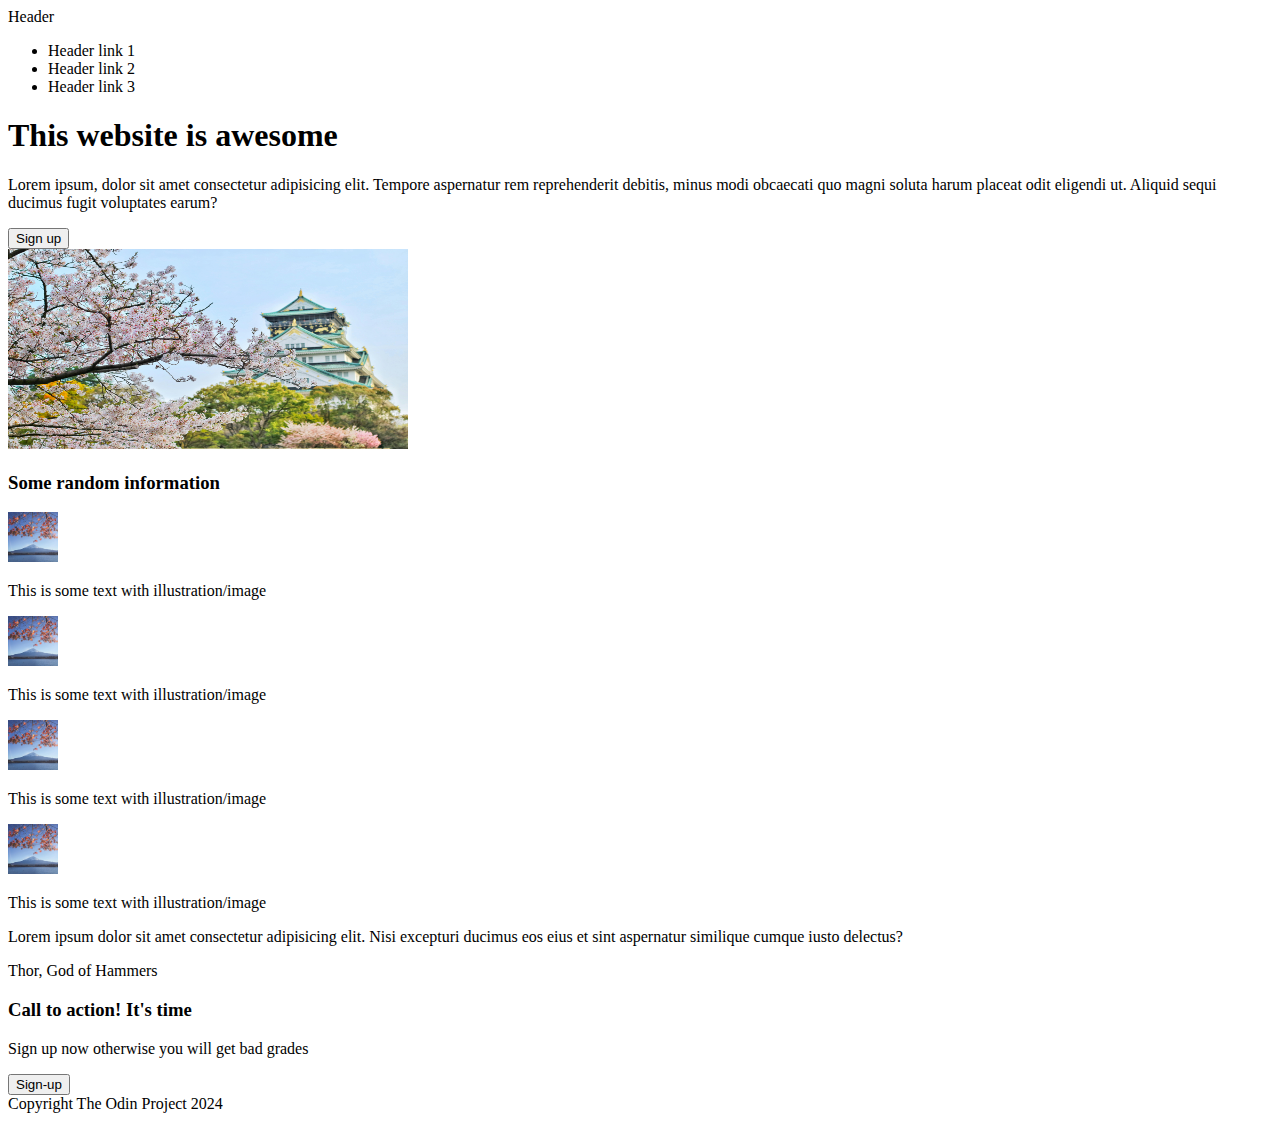
==== index.html @ 80983a50 "Add index.html and basic html structure" ====
<!DOCTYPE html>
<html lang="en">
<head>
    <meta charset="UTF-8">
    <meta name="viewport" content="width=device-width, initial-scale=1.0">
    <link rel="stylesheet" href="style.css">
    <title>Document</title>
</head>
<body>
    <div class="header">
        <div>Header</div>
        <ul>
            <li>Header link 1</li>
            <li>Header link 2</li>
            <li>Header link 3</li>
        </ul>
    </div>
    <div class="intro">
        <div class="intro-content">
            <h1>This website is awesome</h1>
            <p>Lorem ipsum, dolor sit amet consectetur adipisicing elit. Tempore aspernatur rem reprehenderit debitis, minus modi obcaecati quo magni soluta harum placeat odit eligendi ut. Aliquid sequi ducimus fugit voluptates earum?</p>
            <button>Sign up</button>
        </div>
        <img src="images/japan-image.jpg" height="200" width="400">
    </div>
    <div class="information">
        <h3>Some random information</h3>
        <div class="information-content-container">
            <div class="information-content">
                <img src="images/mount-fuji.jpg" width="50px" height="50px">
                <p>This is some text with illustration/image</p>
            </div>
            <div class="information-content">
                <img src="images/mount-fuji.jpg" width="50px" height="50px">
                <p>This is some text with illustration/image</p>
            </div>
            <div class="information-content">
                <img src="images/mount-fuji.jpg" width="50px" height="50px">
                <p>This is some text with illustration/image</p>
            </div>
            <div class="information-content">
                <img src="images/mount-fuji.jpg" width="50px" height="50px">
                <p>This is some text with illustration/image</p>
            </div>
        </div>
        <div class="quote">
            <p>Lorem ipsum dolor sit amet consectetur adipisicing elit. Nisi excepturi ducimus eos eius et sint aspernatur similique cumque iusto delectus?</p>
            <p>Thor, God of Hammers</p>
        </div>
        <div class="sign-up">
            <div class="sign-up-text">
                <h3>Call to action! It's time</h3>
                <p>Sign up now otherwise you will get bad grades</p>
            </div>
            <button>Sign-up</button>
        </div>
        <div class="footer">
            Copyright The Odin Project 2024
        </div>
    </div>
</body>
</html>
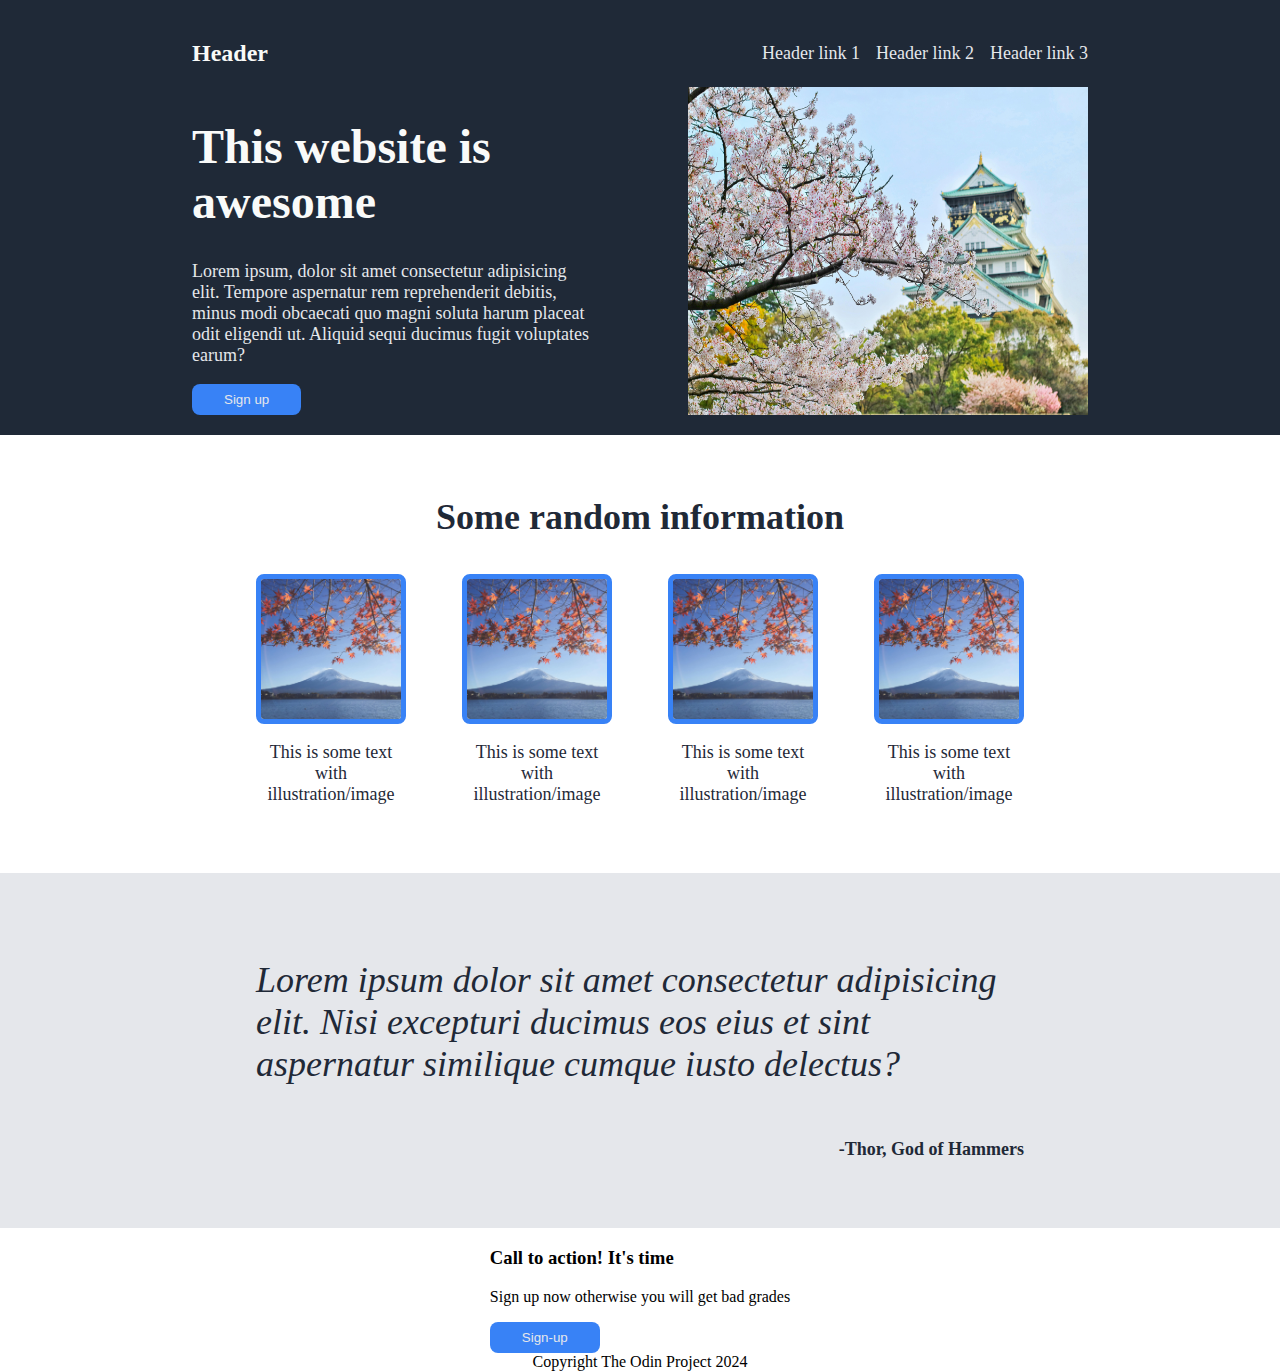
==== commit b08a0549: "Add style to header, main content" ====
--- a/index.html
+++ b/index.html
@@ -1,62 +1,70 @@
 <!DOCTYPE html>
 <html lang="en">
+
 <head>
     <meta charset="UTF-8">
     <meta name="viewport" content="width=device-width, initial-scale=1.0">
     <link rel="stylesheet" href="style.css">
     <title>Document</title>
 </head>
+
 <body>
-    <div class="header">
-        <div>Header</div>
-        <ul>
-            <li>Header link 1</li>
-            <li>Header link 2</li>
-            <li>Header link 3</li>
-        </ul>
-    </div>
-    <div class="intro">
-        <div class="intro-content">
-            <h1>This website is awesome</h1>
-            <p>Lorem ipsum, dolor sit amet consectetur adipisicing elit. Tempore aspernatur rem reprehenderit debitis, minus modi obcaecati quo magni soluta harum placeat odit eligendi ut. Aliquid sequi ducimus fugit voluptates earum?</p>
-            <button>Sign up</button>
+    <div class="header-container">
+        <div class="header">
+            <h2>Header</h2>
+            <ul>
+                <li><a href="">Header link 1</a></li>
+                <li><a href="">Header link 2</a></li>
+                <li><a href="">Header link 3</a></li>
+            </ul>
         </div>
-        <img src="images/japan-image.jpg" height="200" width="400">
+        <div class="intro">
+            <div class="intro-content">
+                <h1>This website is awesome</h1>
+                <p>Lorem ipsum, dolor sit amet consectetur adipisicing elit. Tempore aspernatur rem reprehenderit
+                    debitis, minus modi obcaecati quo magni soluta harum placeat odit eligendi ut. Aliquid sequi ducimus
+                    fugit voluptates earum?</p>
+                <button>Sign up</button>
+            </div>
+            <img src="images/japan-image.jpg">
+        </div>
     </div>
     <div class="information">
         <h3>Some random information</h3>
         <div class="information-content-container">
             <div class="information-content">
-                <img src="images/mount-fuji.jpg" width="50px" height="50px">
+                <img src="images/mount-fuji.jpg">
                 <p>This is some text with illustration/image</p>
             </div>
             <div class="information-content">
-                <img src="images/mount-fuji.jpg" width="50px" height="50px">
+                <img src="images/mount-fuji.jpg">
                 <p>This is some text with illustration/image</p>
             </div>
             <div class="information-content">
-                <img src="images/mount-fuji.jpg" width="50px" height="50px">
+                <img src="images/mount-fuji.jpg">
                 <p>This is some text with illustration/image</p>
             </div>
             <div class="information-content">
-                <img src="images/mount-fuji.jpg" width="50px" height="50px">
+                <img src="images/mount-fuji.jpg">
                 <p>This is some text with illustration/image</p>
             </div>
         </div>
-        <div class="quote">
-            <p>Lorem ipsum dolor sit amet consectetur adipisicing elit. Nisi excepturi ducimus eos eius et sint aspernatur similique cumque iusto delectus?</p>
-            <p>Thor, God of Hammers</p>
+    </div>
+    <div class="quote">
+        <p>Lorem ipsum dolor sit amet consectetur adipisicing elit. Nisi excepturi ducimus eos eius et sint
+            aspernatur similique cumque iusto delectus?</p>
+        <h3>-Thor, God of Hammers</h3>
+    </div>
+    <div class="sign-up">
+        <div class="sign-up-text">
+            <h3>Call to action! It's time</h3>
+            <p>Sign up now otherwise you will get bad grades</p>
         </div>
-        <div class="sign-up">
-            <div class="sign-up-text">
-                <h3>Call to action! It's time</h3>
-                <p>Sign up now otherwise you will get bad grades</p>
-            </div>
-            <button>Sign-up</button>
-        </div>
-        <div class="footer">
-            Copyright The Odin Project 2024
-        </div>
+        <button>Sign-up</button>
+    </div>
+    <div class="footer">
+        Copyright The Odin Project 2024
     </div>
 </body>
+
 </html>--- a/style.css
+++ b/style.css
@@ -0,0 +1,149 @@
+body {
+    font-family: Roboto, 'Times New Roman';
+    margin: 0;
+    padding: 0;
+    display: flex;
+    flex-direction: column;
+    align-items: center;
+    width: 100vw;
+    height: 100vh;
+}
+
+.header-container {
+    background-color: #1f2937;
+    width: 100%;
+    display: flex;
+    flex-direction: column;
+    box-sizing: border-box;
+    padding: 20px 15%;
+    /* align-items: center; */
+}
+
+.header {
+    display: flex;
+    align-items: center;
+    justify-content: space-between;
+}
+
+.header h2 {
+    color: #f9faf8;
+    font-size: 24px;
+}
+
+ul {
+    list-style: none;
+    display: flex;
+    padding: 0;
+    margin: 0;
+    gap: 16px;
+}
+
+a {
+    text-decoration: none;
+    color: #e5e7eb;
+    font-size: 18px;
+}
+
+.intro {
+    background-color: #1f2937;
+    display: flex;
+    justify-content: space-between;
+}
+
+.intro h1 {
+    font-size: 48px;
+    color: #f9faf9;
+    font-weight: 900;
+}
+
+.intro p {
+    font-size: 18px;
+    color: #e5e7eb;
+}
+
+.intro-content {
+    max-width: 400px;
+    box-sizing: border-box;
+}
+
+.intro img {
+    max-width: 400px;
+    height: auto;
+}
+
+button {
+    background-color: #3882f6;
+    color: #e5e7eb;
+    outline: none;
+    padding: 8px 32px;
+    border: #e5e7eb;
+    border-radius: 8px;
+}
+
+/* All the part above was for header and intro
+*/
+
+.information {
+    text-align: center;
+    width: 100%;
+    box-sizing: border-box;
+    padding: 25px 20% 50px 20%;
+}
+
+.information h3 {
+    font-size: 36px;
+    color: #1f2937;
+    font-weight: 900;
+}
+
+.information-content-container {
+    display: flex;
+    justify-content: space-between;
+    align-items: flex-start;
+}
+
+.information-content {
+    display: flex;
+    flex-direction: column;
+    justify-content: flex-start;
+    align-items: center;
+    max-width: 150px;
+}
+
+.information-content p {
+    color: #1f2937;
+    font-size: 18px;
+}
+
+.information-content img {
+    width: 100%;
+    box-sizing: border-box;
+    border: 5px solid #3882f6;
+    border-radius: 8px;
+}
+
+/* The content above contains random information style */
+
+.quote {
+    width: 100%;
+    display: flex;
+    flex-direction: column;
+    background-color: #e5e7eb;
+    color: #1f2937;
+    box-sizing: border-box;
+    padding: 50px 20%;
+}
+
+.quote p {
+    font-size: 36px;
+    font-style: italic;
+    text-align: left;
+    font-weight: lighter;
+}
+
+.quote h3 {
+    text-align: right;
+    font-size: 18px;
+}
+
+/* The content above contains quote style*/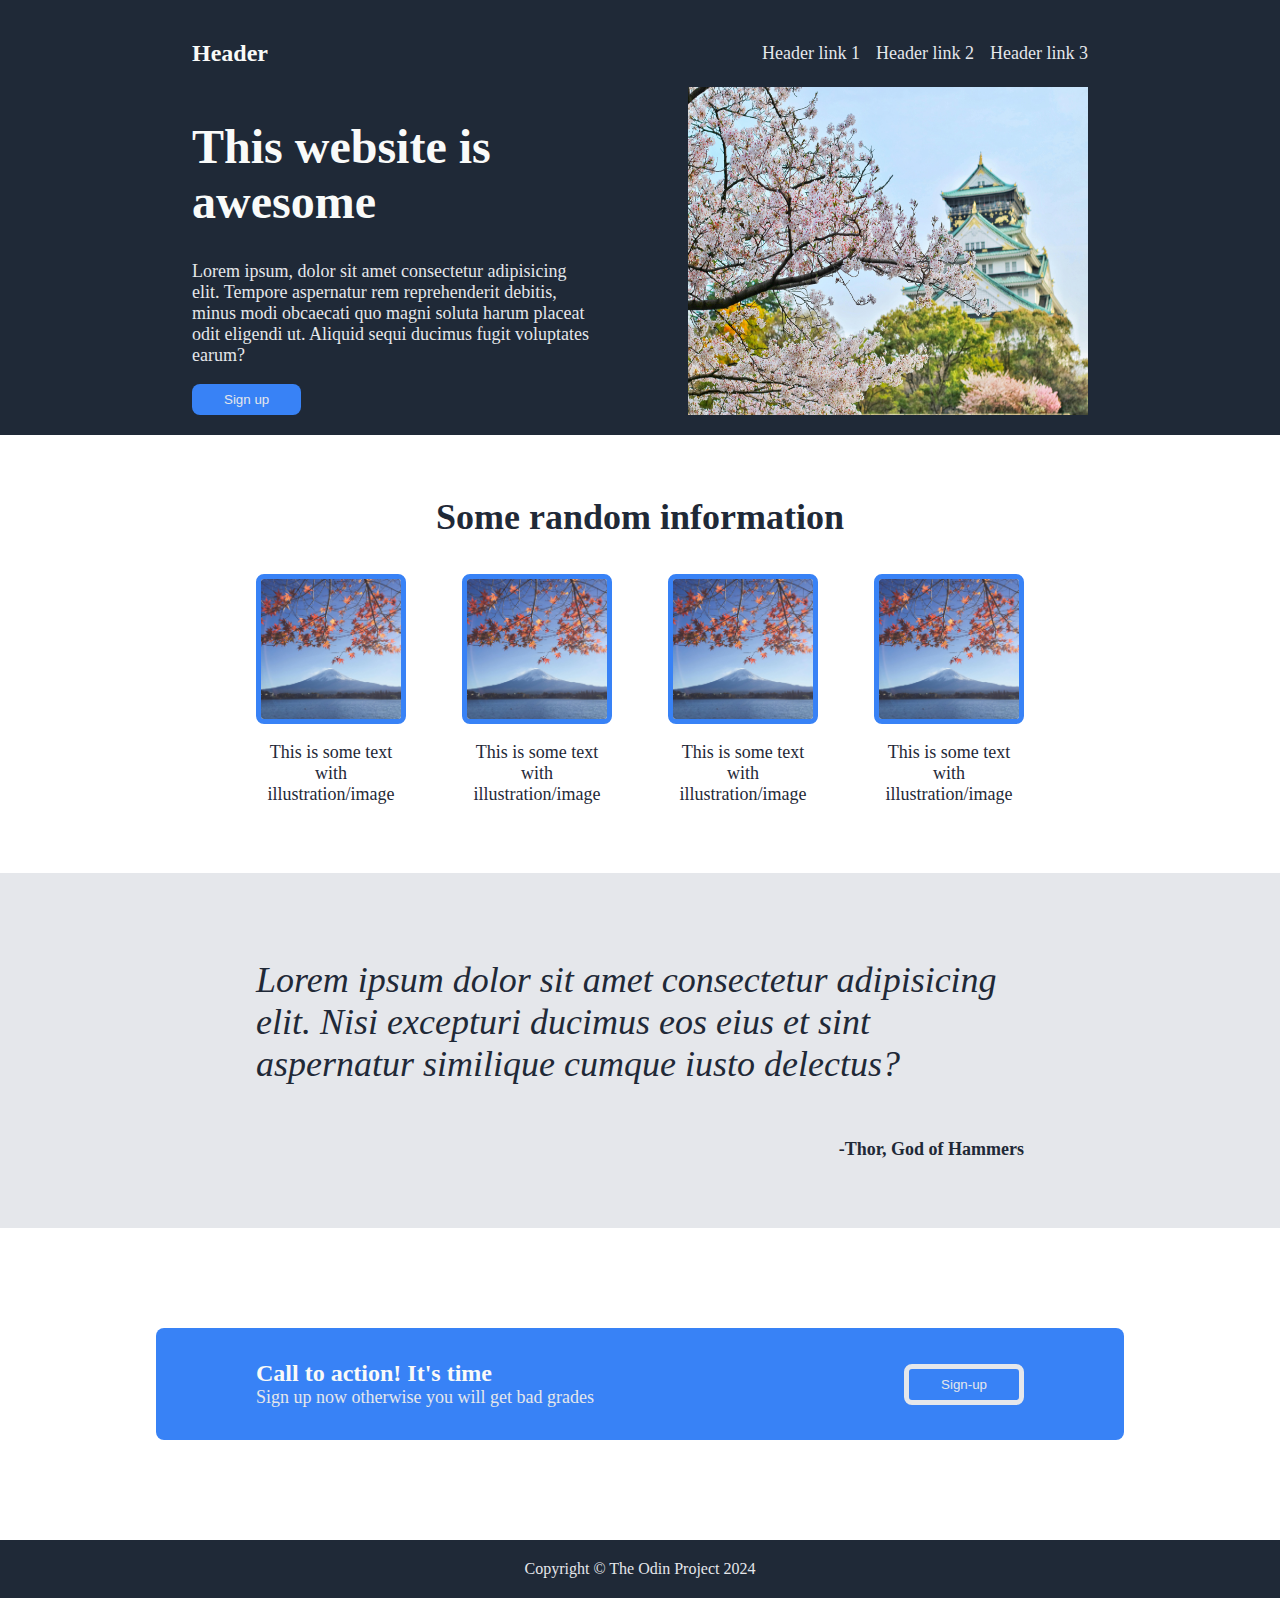
==== commit 7a94429e: "Complete footer style" ====
--- a/index.html
+++ b/index.html
@@ -63,7 +63,7 @@
         <button>Sign-up</button>
     </div>
     <div class="footer">
-        Copyright The Odin Project 2024
+        Copyright &copy; The Odin Project 2024
     </div>
 </body>
 
--- a/style.css
+++ b/style.css
@@ -146,4 +146,48 @@
     font-size: 18px;
 }
 
-/* The content above contains quote style*/+/* The content above contains quote style*/
+.sign-up {
+    width: 60%;
+    background-color: #3882f6;
+    margin: 100px 200px;
+    padding: 32px 100px;
+    border-radius: 8px;
+    display: flex;
+    align-items: center;
+    justify-content: space-between;
+}
+
+.sign-up-text {
+    display: flex;
+    flex-direction: column;
+    justify-content: center;
+}
+
+.sign-up-text h3 {
+    color: #f9faf8;
+    font-size: 24px;
+    margin: 0;
+    padding: 0;
+}
+
+.sign-up-text p {
+    color: #e5e7eb;
+    font-size: 18px;
+    margin: 0;
+    padding: 0;
+}
+
+.sign-up button {
+    border: 5px solid #e5e7eb;
+}
+
+/* The above contains sign up card */
+
+.footer {
+    width: 100%;
+    background-color: #1f2937;
+    color: #e5e7eb;
+    text-align: center;
+    padding: 20px;
+}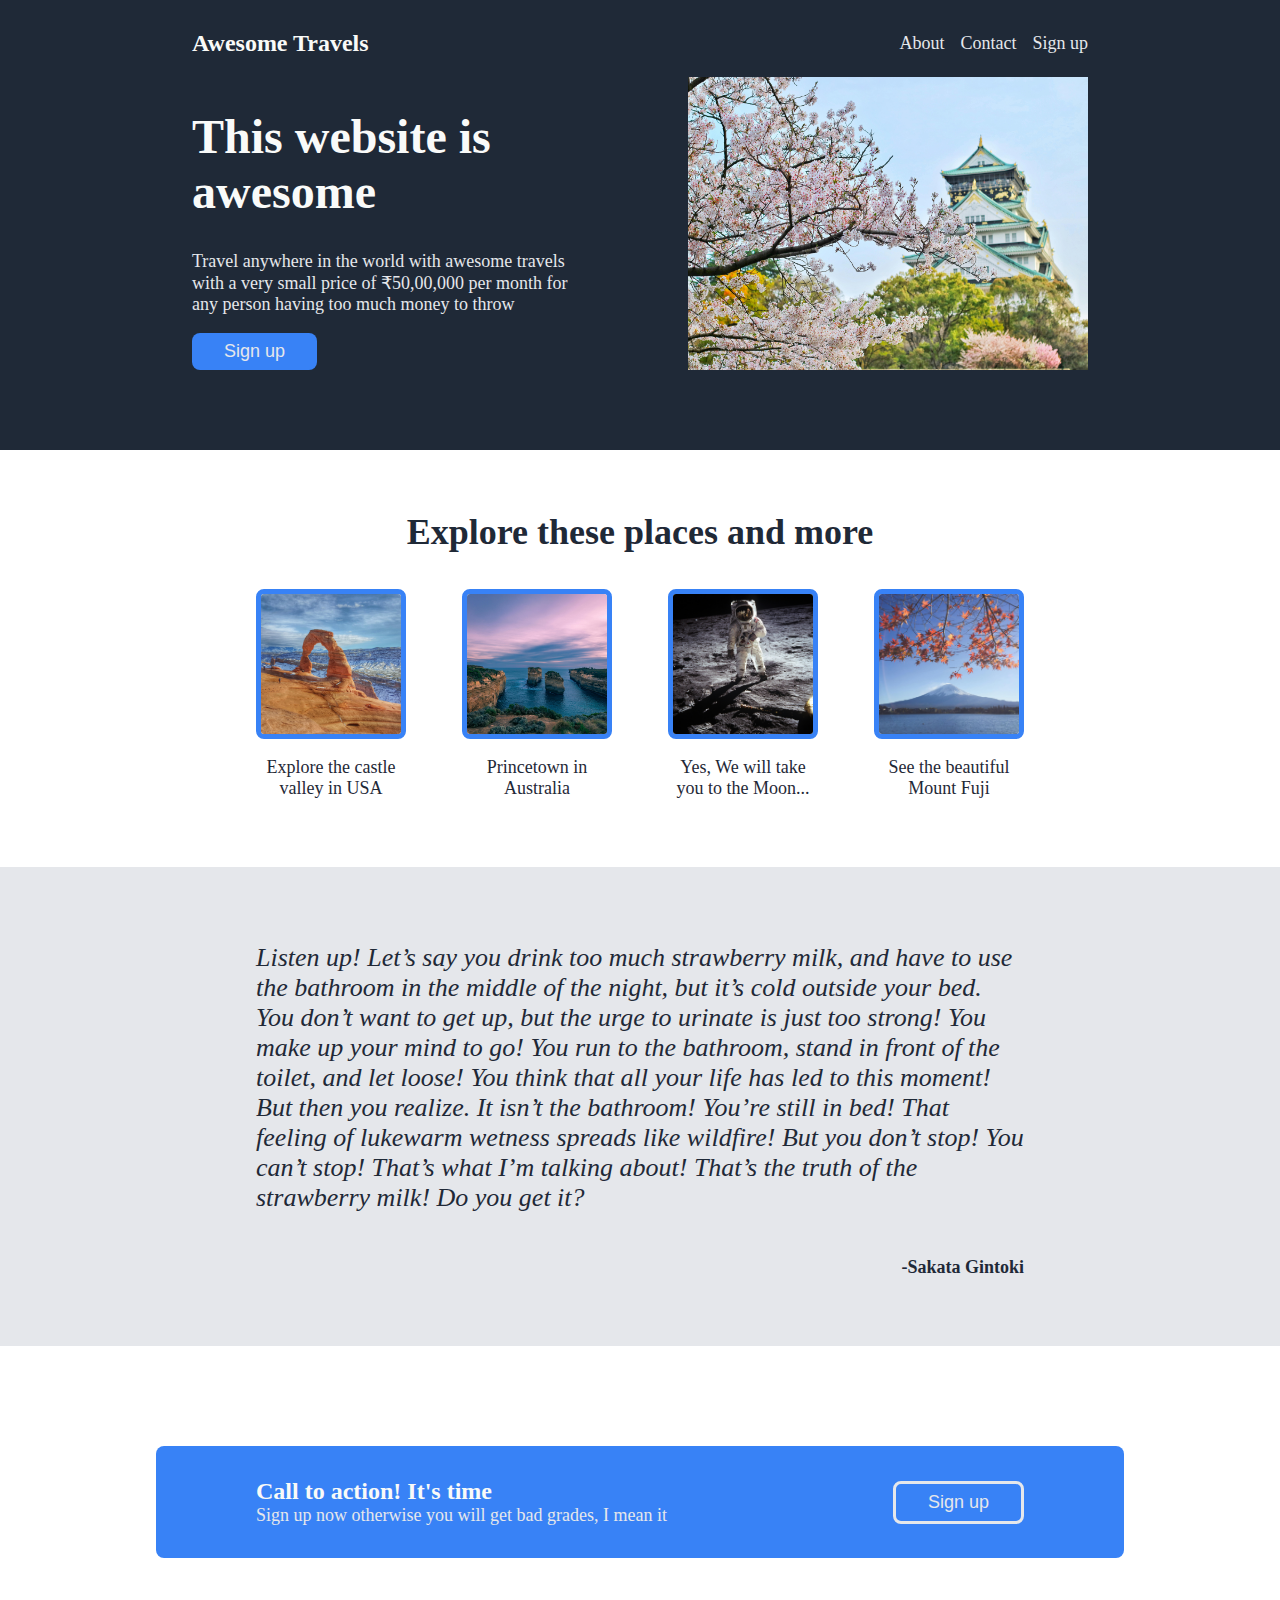
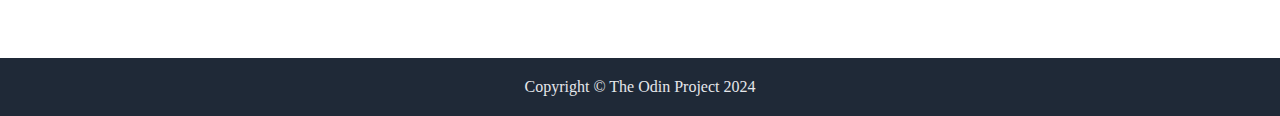
==== commit cdd59396: "Add original content and images" ====
--- a/index.html
+++ b/index.html
@@ -5,62 +5,66 @@
     <meta charset="UTF-8">
     <meta name="viewport" content="width=device-width, initial-scale=1.0">
     <link rel="stylesheet" href="style.css">
-    <title>Document</title>
+    <title>Awesome</title>
 </head>
 
 <body>
     <div class="header-container">
         <div class="header">
-            <h2>Header</h2>
+            <h2>Awesome Travels</h2>
             <ul>
-                <li><a href="">Header link 1</a></li>
-                <li><a href="">Header link 2</a></li>
-                <li><a href="">Header link 3</a></li>
+                <li><a href="sorry.html" target="_blank" rel=“noopener noreferrer">About</a></li>
+                <li><a href="sorry.html" target="_blank" rel=“noopener noreferrer">Contact</a></li>
+                <li><a href="sorry.html" target="_blank" rel=“noopener noreferrer">Sign up</a></li>
             </ul>
         </div>
         <div class="intro">
             <div class="intro-content">
                 <h1>This website is awesome</h1>
-                <p>Lorem ipsum, dolor sit amet consectetur adipisicing elit. Tempore aspernatur rem reprehenderit
-                    debitis, minus modi obcaecati quo magni soluta harum placeat odit eligendi ut. Aliquid sequi ducimus
-                    fugit voluptates earum?</p>
-                <button>Sign up</button>
+                <p>Travel anywhere in the world with awesome travels with a very small price of &#8377;50,00,000 per
+                    month for any person having too much money to throw</p>
+                <button><a href="sorry.html" target="_blank" rel=“noopener noreferrer">Sign up</a></button>
             </div>
-            <img src="images/japan-image.jpg">
+            <img src="images/japan-image.jpg" alt="Castle in osaka">
         </div>
     </div>
     <div class="information">
-        <h3>Some random information</h3>
+        <h3>Explore these places and more</h3>
         <div class="information-content-container">
             <div class="information-content">
-                <img src="images/mount-fuji.jpg">
-                <p>This is some text with illustration/image</p>
+                <img src="images/valley-america.jpg" alt="Castle Valley, Utah, USA">
+                <p>Explore the castle valley in USA</p>
             </div>
             <div class="information-content">
-                <img src="images/mount-fuji.jpg">
-                <p>This is some text with illustration/image</p>
+                <img src="images/princetown-australia.jpg" alt="Rock formation in water australia">
+                <p>Princetown in Australia </p>
             </div>
             <div class="information-content">
-                <img src="images/mount-fuji.jpg">
-                <p>This is some text with illustration/image</p>
+                <img src="images/moon.jpg" alt="image of astronaut in moon">
+                <p>Yes, We will take you to the Moon...</p>
             </div>
             <div class="information-content">
-                <img src="images/mount-fuji.jpg">
-                <p>This is some text with illustration/image</p>
+                <img src="images/mount-fuji.jpg" alt="image of mount fuji">
+                <p>See the beautiful Mount Fuji</p>
             </div>
         </div>
     </div>
     <div class="quote">
-        <p>Lorem ipsum dolor sit amet consectetur adipisicing elit. Nisi excepturi ducimus eos eius et sint
-            aspernatur similique cumque iusto delectus?</p>
-        <h3>-Thor, God of Hammers</h3>
+        <p>Listen up! Let’s say you drink too much strawberry milk, and have to use the bathroom in the middle of the
+            night, but it’s cold outside your bed. You don’t want to get up, but the urge to urinate is just too strong!
+            You make up your mind to go! You run to the bathroom, stand in front of the toilet, and let loose! You think
+            that all your life has led to this moment! But then you realize. It isn’t the bathroom! You’re still in bed!
+            That feeling of lukewarm wetness spreads like wildfire! But you don’t stop! You can’t stop! That’s what I’m
+            talking about! That’s the truth of the strawberry milk! Do you get it?
+        </p>
+        <h3>-Sakata Gintoki</h3>
     </div>
     <div class="sign-up">
         <div class="sign-up-text">
             <h3>Call to action! It's time</h3>
-            <p>Sign up now otherwise you will get bad grades</p>
+            <p>Sign up now otherwise you will get bad grades, I mean it</p>
         </div>
-        <button>Sign-up</button>
+        <button><a href="sorry.html" target="_blank" rel=“noopener noreferrer">Sign up</a></button>
     </div>
     <div class="footer">
         Copyright &copy; The Odin Project 2024
--- a/style.css
+++ b/style.css
@@ -15,7 +15,7 @@
     display: flex;
     flex-direction: column;
     box-sizing: border-box;
-    padding: 20px 15%;
+    padding: 10px 15% 80px 15%;
     /* align-items: center; */
 }
 
@@ -135,7 +135,7 @@
 }
 
 .quote p {
-    font-size: 36px;
+    font-size: 26px;
     font-style: italic;
     text-align: left;
     font-weight: lighter;
@@ -179,7 +179,7 @@
 }
 
 .sign-up button {
-    border: 5px solid #e5e7eb;
+    border: 3px solid #e5e7eb;
 }
 
 /* The above contains sign up card */
